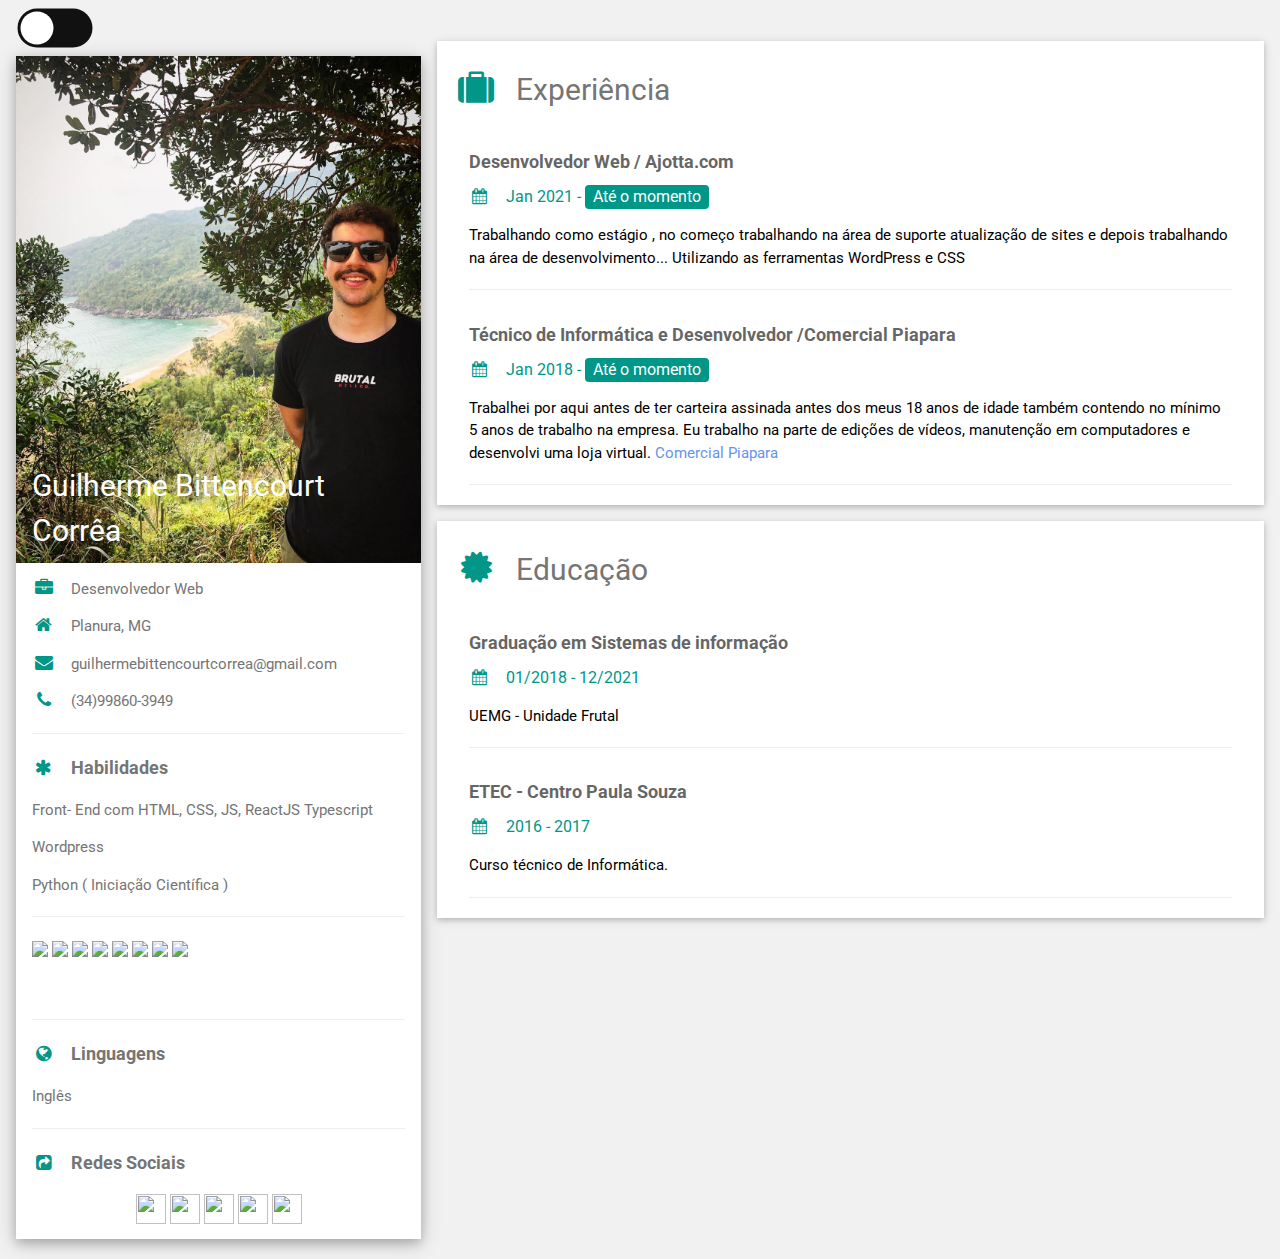
==== index.html @ 0918b299 "Update index.html" ====
<!DOCTYPE html>
<html>
<title>Guilherme Bittencourt</title>
<meta charset="UTF-8">
<meta name="viewport" content="width=device-width, initial-scale=1">
<link rel="stylesheet" href="https://www.w3schools.com/w3css/4/w3.css">
<link rel='stylesheet' href='https://fonts.googleapis.com/css?family=Roboto'>
<link rel="stylesheet" href="https://cdnjs.cloudflare.com/ajax/libs/font-awesome/4.7.0/css/font-awesome.min.css">
<link rel="stylesheet" href="/style.css">
<link rel="shortcut icon" href="https://i.imgur.com/rh1Cfe5.png" type="image/ico">

<body class="w3-light-grey">

 
<div class="w3-content-w3-margin-top" >
 
  <div class="toggle" >
    <input type="checkbox" class="checkbox" id="chk" />
    <label class="label" for="chk">
      <i class="fas fa-moon"></i>
      <i class="fas fa-sun"></i>
      <div class="ball"></div>
    </label>
  </div>


<script>
const chk = document.getElementById('chk');
var element = document.getElementById("container1");
chk.addEventListener('change', () => {
	document.body.classList.toggle('dark-mode');
 // document.getElementById('container1').className ="w3-white w3-text-grey w3-card-4 dark-mode";
  //document.getElementById('container2').className ="w3-container w3-card w3-black w3-margin-bottom";
  //document.getElementById('container3').className ="w3-container w3-text-white w3-card w3-black w3-margin-bottom";
  //document.getElementById('title1').className ="w3-text-white w3-padding-16";
  //document.clear
 
   element.classList.toggle("dark-mode");
}
);




</script>
  
  <!-- The Grid -->
  <div class="w3-row-padding">
  
    <!-- Left Column -->
    <div class="w3-third">
    
      <div id="container1" class="w3-white w3-text-grey w3-card-4">
        <div class="w3-display-container">
          <img src="/img/perfil.jpg" style="width:100%" alt="Avatar">
          <div class="w3-display-bottomleft w3-container w3-text-black">
            <h2>Guilherme Bittencourt Corrêa</h2>
          </div>
        </div>
        <div class="w3-container">
          <p><i class="fa fa-briefcase fa-fw w3-margin-right w3-large w3-text-teal"></i>Desenvolvedor Web</p>
          <p><i class="fa fa-home fa-fw w3-margin-right w3-large w3-text-teal"></i>Planura, MG</p>
          <p><i class="fa fa-envelope fa-fw w3-margin-right w3-large w3-text-teal"></i>guilhermebittencourtcorrea@gmail.com</p>
          <p><i class="fa fa-phone fa-fw w3-margin-right w3-large w3-text-teal"></i>(34)99860-3949</p>
          <hr>

          <p class="w3-large"><b><i class="fa fa-asterisk fa-fw w3-margin-right w3-text-teal"></i>Habilidades</b></p>
          <p >Front- End com HTML, CSS, JS, ReactJS  Typescript </p>
          <p>Wordpress</p>
          Python ( Iniciação Científica )
          <p>
            <hr>
          <code><img height="30" src="https://raw.githubusercontent.com/github/explore/80688e429a7d4ef2fca1e82350fe8e3517d3494d/topics/javascript/javascript.png"></code>
<code><img height="30" src="https://raw.githubusercontent.com/github/explore/80688e429a7d4ef2fca1e82350fe8e3517d3494d/topics/typescript/typescript.png"></code>
<code><img height="30" src="https://raw.githubusercontent.com/github/explore/80688e429a7d4ef2fca1e82350fe8e3517d3494d/topics/react/react.png"></code>
<code><img height="30" src="https://raw.githubusercontent.com/github/explore/80688e429a7d4ef2fca1e82350fe8e3517d3494d/topics/react-native/react-native.png"></code>
<code><img height="30" src="https://raw.githubusercontent.com/github/explore/80688e429a7d4ef2fca1e82350fe8e3517d3494d/topics/html/html.png"></code>
<code><img height="30" src="https://raw.githubusercontent.com/github/explore/80688e429a7d4ef2fca1e82350fe8e3517d3494d/topics/css/css.png"></code>
<code><img height="30" src="https://raw.githubusercontent.com/github/explore/80688e429a7d4ef2fca1e82350fe8e3517d3494d/topics/wordpress/wordpress.png"></code>
<code><img height="30" src="https://raw.githubusercontent.com/github/explore/80688e429a7d4ef2fca1e82350fe8e3517d3494d/topics/python/python.png"></code>
          </p>
          <br>
          <hr>
          <p class="w3-large w3-text-theme"><b><i class="fa fa-globe fa-fw w3-margin-right w3-text-teal"></i>Linguagens</b></p>
          <p>Inglês</p>
          <hr>
          <p class="w3-large w3-text-theme"><b><i class="fa fa-share-square fa-fw w3-margin-right w3-text-teal"></i>Redes Sociais</b></p>
          <p>
              <center>
              <a class="facebook" href="https://www.facebook.com/guilhermebittencourtstein/" target="_blank"><img  src="https://cdn2.iconfinder.com/data/icons/black-white-social-media/32/online_social_media_facebook-256.png" height="30" width="30" /></a>
            <a class="instagram" href="https://www.instagram.com/bittenks_/" target="_blank"><img  src="https://cdn2.iconfinder.com/data/icons/black-white-social-media/32/instagram_online_social_media_photo-256.png"  height="30" width="30" /></a>
            <a class="github" href="https://github.com/bittenks"target="_blank"><img  src="https://cdn2.iconfinder.com/data/icons/black-white-social-media/64/social_media_logo_github-128.png"  height="30" width="30" /></a>
            <a class="linkedin" href="https://www.linkedin.com/in/guilherme-corr%C3%AAa-2762621b6/" target="_blank"><img  src="https://cdn2.iconfinder.com/data/icons/black-white-social-media/32/linked_in_online_social_media-256.png" height="30" width="30" /></a>
            <a class="spotify" href="https://open.spotify.com/user/12175883630" target="_blank"><img  src="https://cdn1.iconfinder.com/data/icons/black-white-social-media/32/social_media_logo_spotify-256.png" height="30" width="30" /></a>
            
        </center>
           
    
      
        
    </html>
    </p>
        </div>

        
      </div><br>

    <!-- End Left Column -->
    </div>

    <!-- Right Column -->
    <div class="w3-twothird">
    
      <div id="container2" class="w3-container w3-card w3-white w3-margin-bottom">
        <h2 id="title1" class="w3-text-grey w3-padding-16"><i class="fa fa-suitcase fa-fw w3-margin-right w3-xxlarge w3-text-teal"></i>Experiência</h2>
        <div class="w3-container">
          <h5 class="w3-opacity"><b>Desenvolvedor Web / Ajotta.com</b></h5>
          <h6 class="w3-text-teal"><i class="fa fa-calendar fa-fw w3-margin-right"></i>Jan 2021 - <span class="w3-tag w3-teal w3-round">Até o momento</span></h6>
          <p>Trabalhando como estágio , no começo trabalhando na área de suporte atualização
            de sites e depois trabalhando na área de desenvolvimento... Utilizando as
            ferramentas WordPress e CSS</p>
          <hr>
        </div>
        <div class="w3-container">
          <h5 class="w3-opacity"><b>Técnico de Informática e Desenvolvedor /Comercial Piapara</b></h5>
          <h6 class="w3-text-teal"><i class="fa fa-calendar fa-fw w3-margin-right"></i>Jan 2018 - <span class="w3-tag w3-teal w3-round">Até o momento</span></h6>
          <p>Trabalhei por aqui antes de ter carteira assinada antes dos meus 18 anos de idade
            também contendo no mínimo 5 anos de trabalho na empresa.
            Eu trabalho na parte de edições de vídeos, manutenção em computadores e
            desenvolvi uma loja virtual.
            <a href="https://comercialpiapara.com/" target="_blank">Comercial Piapara</a>
            </p>
          <hr>
        </div>
     
      </div>

      <div id="container3" class="w3-container w3-card w3-white">
        <h2 class="w3-text-grey w3-padding-16"><i class="fa fa-certificate fa-fw w3-margin-right w3-xxlarge w3-text-teal"></i>Educação</h2>
        <div class="w3-container">
          <h5 class="w3-opacity"><b>Graduação em Sistemas de informação</b></h5>
          <h6 class="w3-text-teal"><i class="fa fa-calendar fa-fw w3-margin-right"></i>01/2018 - 12/2021</h6>
          <p>UEMG - Unidade Frutal</p>
          <hr>
        </div>
        <div class="w3-container">
          <h5 class="w3-opacity"><b>ETEC - Centro Paula Souza</b></h5>
          <h6 class="w3-text-teal"><i class="fa fa-calendar fa-fw w3-margin-right"></i>2016 - 2017</h6>
          <p>Curso técnico de Informática.</p>
          <hr>
        </div>
       
      

    <!-- End Right Column -->
    </div>
    
  <!-- End Grid -->
  </div>
  
  <!-- End Page Container -->
</div>
       

    </body>
   
    
</div>


 
</body>

</html>

</html>




</body>
</html>
---- style.css ----
html,body,h1,h2,h3,h4,h5,h6 {font-family: "Roboto", sans-serif}


.w3-content-w3-margin-top {
    max-width:1400px;
}

h2 {
    color: white
}

.w3-tooltip, .w3-display-container {
    position: relative;
    margin-top: 1rem;
}

a{
    text-decoration: none;
    color: cornflowerblue;
    
}



body.dark-mode {
    color: #000!important;
    background-color: #000000da!important;

}

.w3-white w3-text-grey w3-card-4 dark-mode{
    color: #000!important;
    background-color: #000000da!important;
}

.toggle{
    margin-top: 1rem;
    margin-left: 2rem;
}


.checkbox {
	position: absolute;

}

.label {
	background-color: #111;
	border-radius: 50px;
	cursor: pointer;
	display: flex;
	align-items: center;
	justify-content: space-between;
	padding: 5px;
	position: relative;
	height: 26px;
	width: 50px;
	transform: scale(1.5);
    
    
}

.label .ball {
	background-color: #fff;
	border-radius: 50%;
	position: absolute;
	top: 2px;
	left: 2px;
	height: 22px;
	width: 22px;
	transform: translateX(0px);
	transition: transform 0.2s linear;
    
}

.checkbox:checked + .label .ball {
	transform: translateX(24px);
}


.fa-moon {
	color: #f1c40f;
}

.fa-sun {
	color: #f39c12;
}
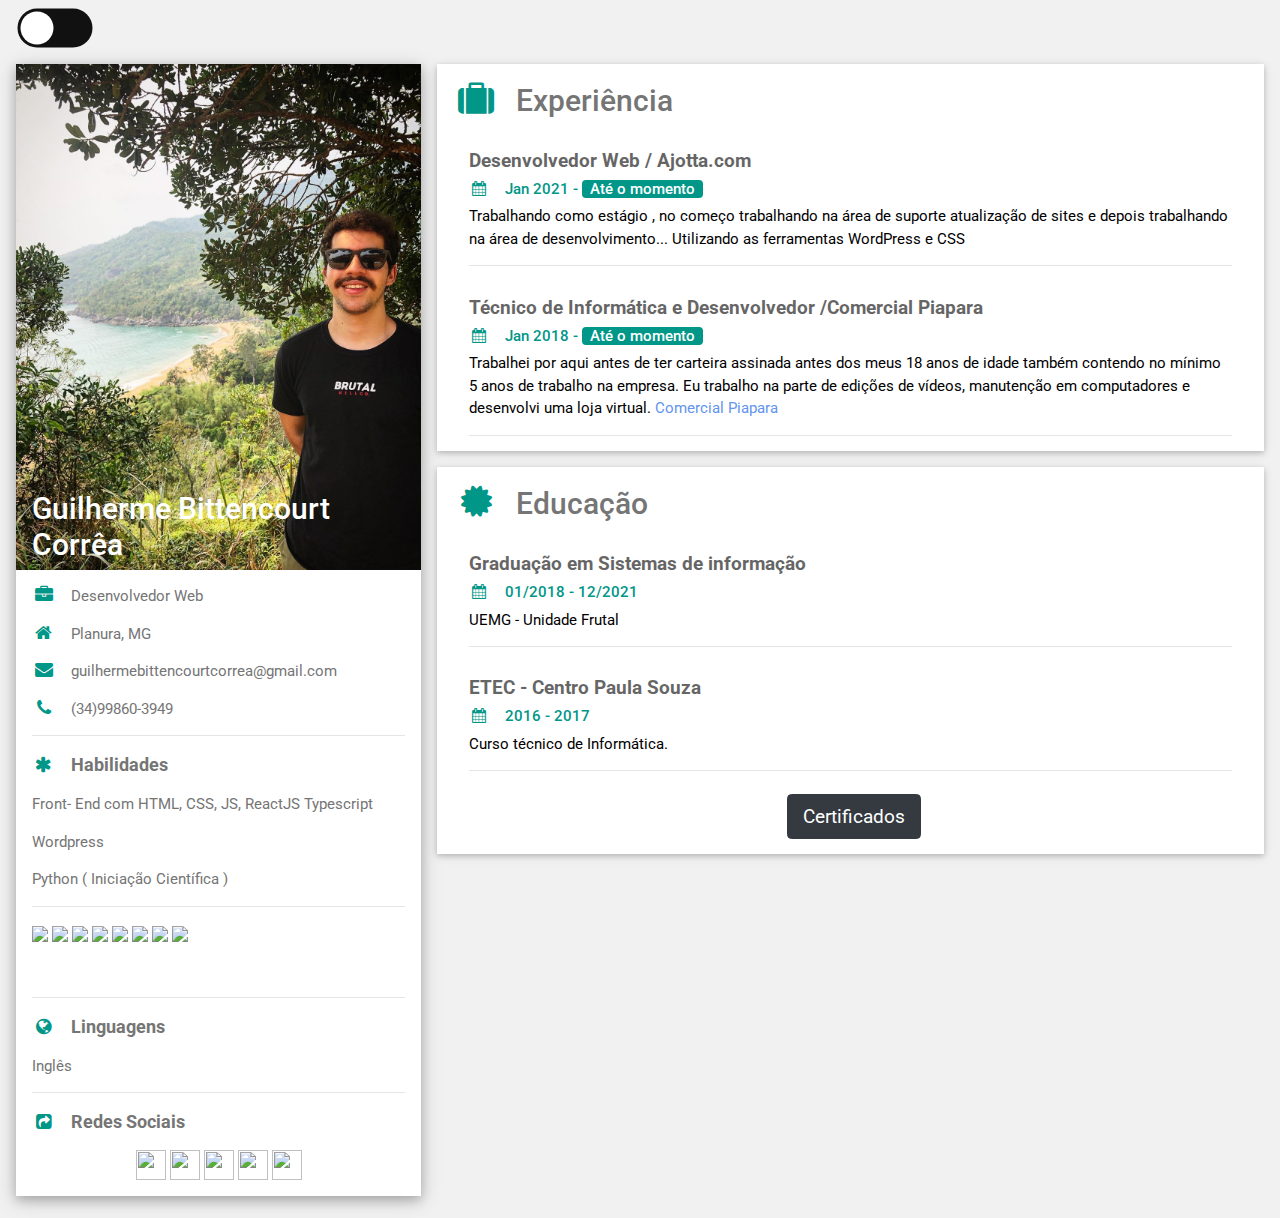
==== commit 59929f2a: "certificados" ====
--- a/index.html
+++ b/index.html
@@ -6,9 +6,18 @@
 <link rel="stylesheet" href="https://www.w3schools.com/w3css/4/w3.css">
 <link rel='stylesheet' href='https://fonts.googleapis.com/css?family=Roboto'>
 <link rel="stylesheet" href="https://cdnjs.cloudflare.com/ajax/libs/font-awesome/4.7.0/css/font-awesome.min.css">
-<link rel="stylesheet" href="/style.css">
+<link rel="stylesheet" href="https://stackpath.bootstrapcdn.com/bootstrap/4.3.1/css/bootstrap.min.css" integrity="sha384-ggOyR0iXCbMQv3Xipma34MD+dH/1fQ784/j6cY/iJTQUOhcWr7x9JvoRxT2MZw1T" crossorigin="anonymous">
+
+
+
+
+<link rel="stylesheet" href="style.css">
+
+
+
+
 <link rel="shortcut icon" href="https://i.imgur.com/rh1Cfe5.png" type="image/ico">
-
+<script src="/index.js"></script>
 <body class="w3-light-grey">
 
  
@@ -52,7 +61,7 @@
     
       <div id="container1" class="w3-white w3-text-grey w3-card-4">
         <div class="w3-display-container">
-          <img src="/img/perfil.jpg" style="width:100%" alt="Avatar">
+          <img src="img/perfil.jpg" style="width:100%" alt="Avatar">
           <div class="w3-display-bottomleft w3-container w3-text-black">
             <h2>Guilherme Bittencourt Corrêa</h2>
           </div>
@@ -149,9 +158,72 @@
           <p>Curso técnico de Informática.</p>
           <hr>
         </div>
+        <!-- Botão que irá abrir o modal -->
+        <center>
+    <button type="button" class="btn btn-dark btn-lg mt-2 ml-2" data-toggle="modal" data-target="#meuModal">Certificados</button>
+   
+  </center>
+
+    <!-- Modal -->
+    <div id="meuModal" class="modal fade" role="dialog">
+      <div class="modal-dialog">
+
+        <!-- Conteúdo do modal-->
+        <div class="modal-content">
+
+          <!-- Cabeçalho do modal -->
+          <div class="modal-header">
+            <h4 class="modal-title">Certificados</h4>
+            <button type="button" class="close" data-dismiss="modal">&times;</button>
+          </div>
+
+          <!-- Corpo do modal -->
+          <div class="modal-body">
+            <div class="m-2 border">
+              <img src="./img/certificado1.png" class="img-fluid">
+            </div>
+  
+            <div class="m-2 border">
+              <img src="./img/certificado2.png" class="img-fluid">
+            </div>
+  
+            <div class="m-2 border">
+              <img src="./img/certificado3.png" class="img-fluid">
+            </div>
+  
+            <div class="m-2 border">
+              <img src="./img/certificado4.jpg" class="img-fluid">
+            </div>
+  
+            <div class="m-2 border">
+              <img src="./img/certificado5.jpg" class="img-fluid">
+            </div>
+  
+           
+  
+  
+          </div>
+
+          <!-- Rodapé do modal-->
+          <div class="modal-footer">
+            <button type="button" class="btn btn-danger" data-dismiss="modal">Fechar</button>
+           
+          </div>
+
+        </div>
+      </div>
+    </div>
+
+    <!-- Optional JavaScript -->
+    <!-- jQuery first, then Popper.js, then Bootstrap JS -->
+    <script src="https://code.jquery.com/jquery-3.3.1.slim.min.js" integrity="sha384-q8i/X+965DzO0rT7abK41JStQIAqVgRVzpbzo5smXKp4YfRvH+8abtTE1Pi6jizo" crossorigin="anonymous"></script>
+    <script src="https://cdnjs.cloudflare.com/ajax/libs/popper.js/1.14.7/umd/popper.min.js" integrity="sha384-UO2eT0CpHqdSJQ6hJty5KVphtPhzWj9WO1clHTMGa3JDZwrnQq4sF86dIHNDz0W1" crossorigin="anonymous"></script>
+    <script src="https://stackpath.bootstrapcdn.com/bootstrap/4.3.1/js/bootstrap.min.js" integrity="sha384-JjSmVgyd0p3pXB1rRibZUAYoIIy6OrQ6VrjIEaFf/nJGzIxFDsf4x0xIM+B07jRM" crossorigin="anonymous"></script>
+          </div>
+
+        </div>
        
-      
-
+        
     <!-- End Right Column -->
     </div>
     
--- a/style.css
+++ b/style.css
@@ -8,7 +8,10 @@
 h2 {
     color: white
 }
-
+.w3-container, .w3-panel {
+    padding: 0.01em 16px;
+    margin-top: 1rem;
+}
 .w3-tooltip, .w3-display-container {
     position: relative;
     margin-top: 1rem;
@@ -85,3 +88,7 @@
 .fa-sun {
 	color: #f39c12;
 }
+
+button {
+	margin-bottom: 1rem;
+}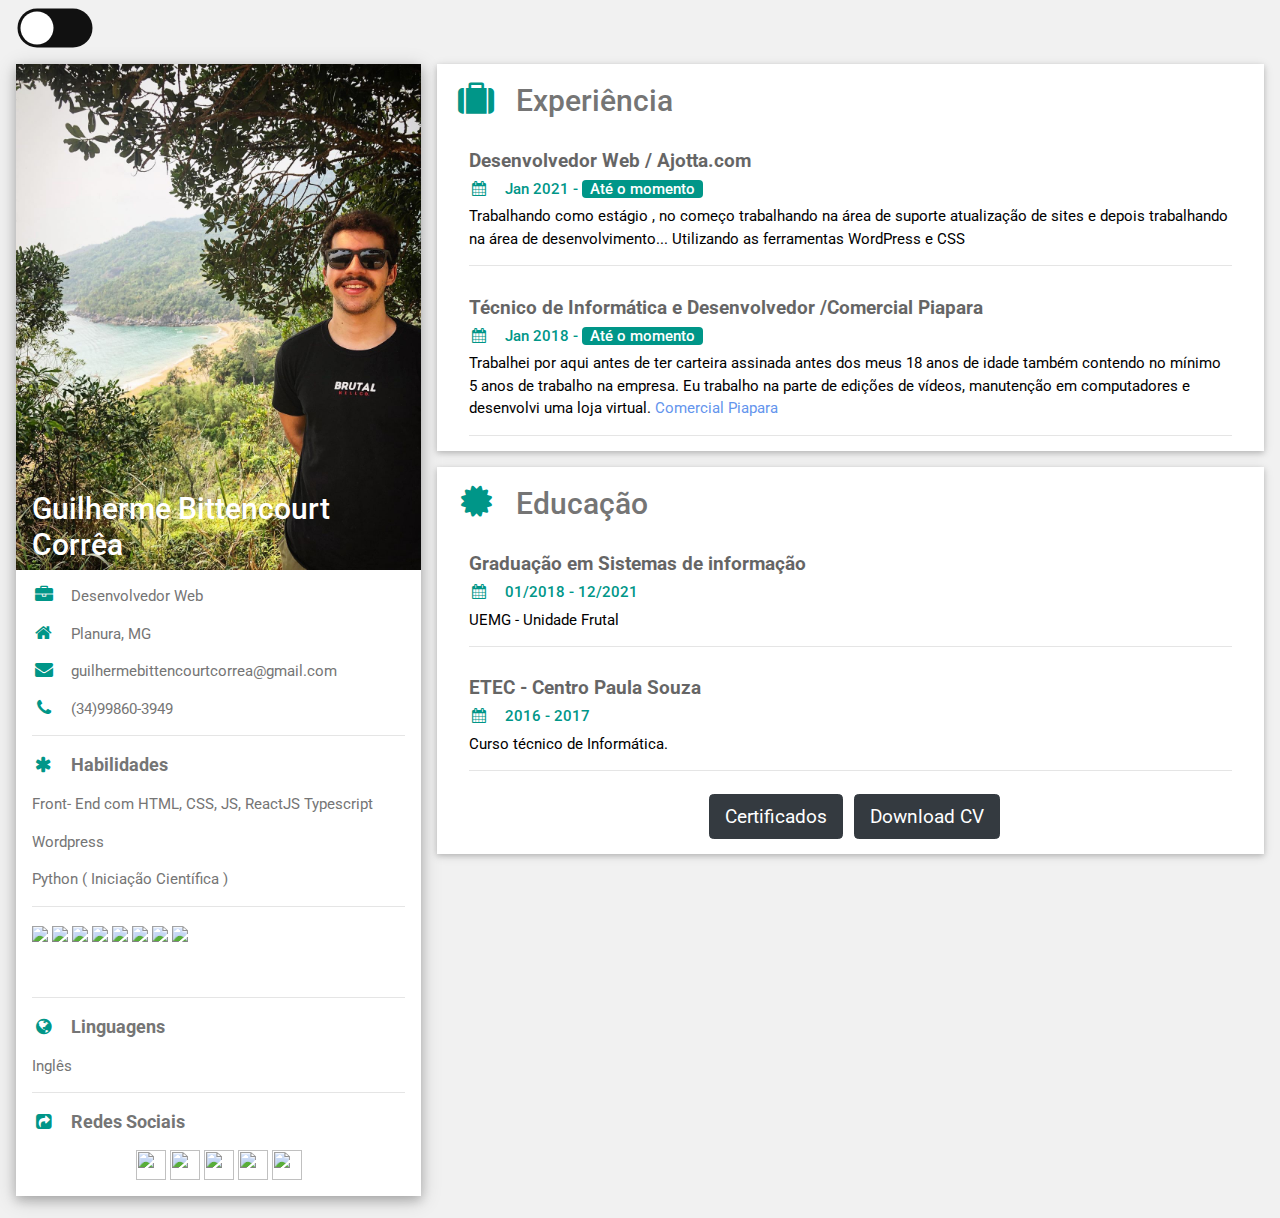
==== commit bfb4ed60: "curriculo" ====
--- a/index.html
+++ b/index.html
@@ -161,7 +161,10 @@
         <!-- Botão que irá abrir o modal -->
         <center>
     <button type="button" class="btn btn-dark btn-lg mt-2 ml-2" data-toggle="modal" data-target="#meuModal">Certificados</button>
-   
+    
+    <a id="cv" class="btn btn-dark btn-lg mt-2 ml-2" href="./img/Cv - Guilherme.pdf" target="_blank" class="nav-cv nav-link mx-2 text-black">
+      Download CV
+    </a>
   </center>
 
     <!-- Modal -->
@@ -175,6 +178,7 @@
           <div class="modal-header">
             <h4 class="modal-title">Certificados</h4>
             <button type="button" class="close" data-dismiss="modal">&times;</button>
+           
           </div>
 
           <!-- Corpo do modal -->
--- a/style.css
+++ b/style.css
@@ -22,7 +22,6 @@
     color: cornflowerblue;
     
 }
-
 
 
 body.dark-mode {
@@ -89,6 +88,6 @@
 	color: #f39c12;
 }
 
-button {
+button, #cv {
 	margin-bottom: 1rem;
 }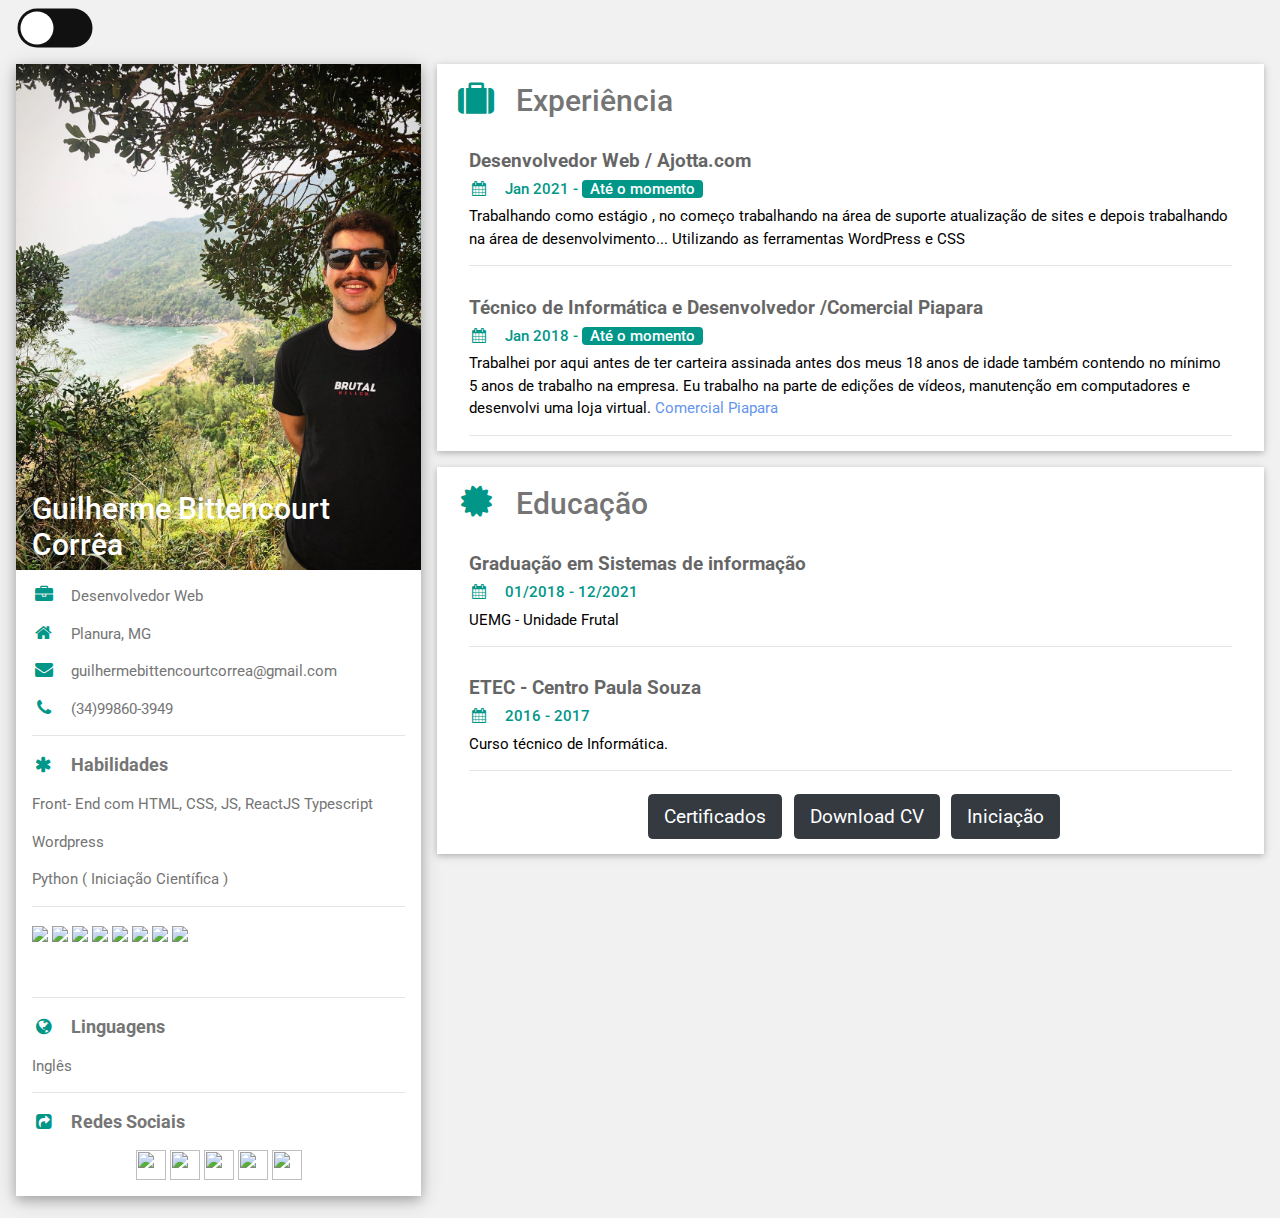
==== commit 89e7e150: "Update index.html" ====
--- a/index.html
+++ b/index.html
@@ -165,6 +165,12 @@
     <a id="cv" class="btn btn-dark btn-lg mt-2 ml-2" href="./img/Cv - Guilherme.pdf" target="_blank" class="nav-cv nav-link mx-2 text-black">
       Download CV
     </a>
+
+    <a id="cv" class="btn btn-dark btn-lg mt-2 ml-2" href="https://sol.sbc.org.br/index.php/kdmile/article/view/11966/11831" target="_blank" class="nav-cv nav-link mx-2 text-black">
+      Iniciação
+    </a>
+
+    
   </center>
 
     <!-- Modal -->
@@ -214,7 +220,15 @@
            
           </div>
 
-        </div>
+          
+
+        </div>
+        
+          </div>
+
+          <div class="modal-body">
+            <div class="m-2 border">
+              <a href="https://sol.sbc.org.br/index.php/kdmile/article/view/11966/11831" target="_blank"> Forecasting future corn and soybean prices: an analysis of theuse of textual information to enrich time-series </a>
       </div>
     </div>
 
